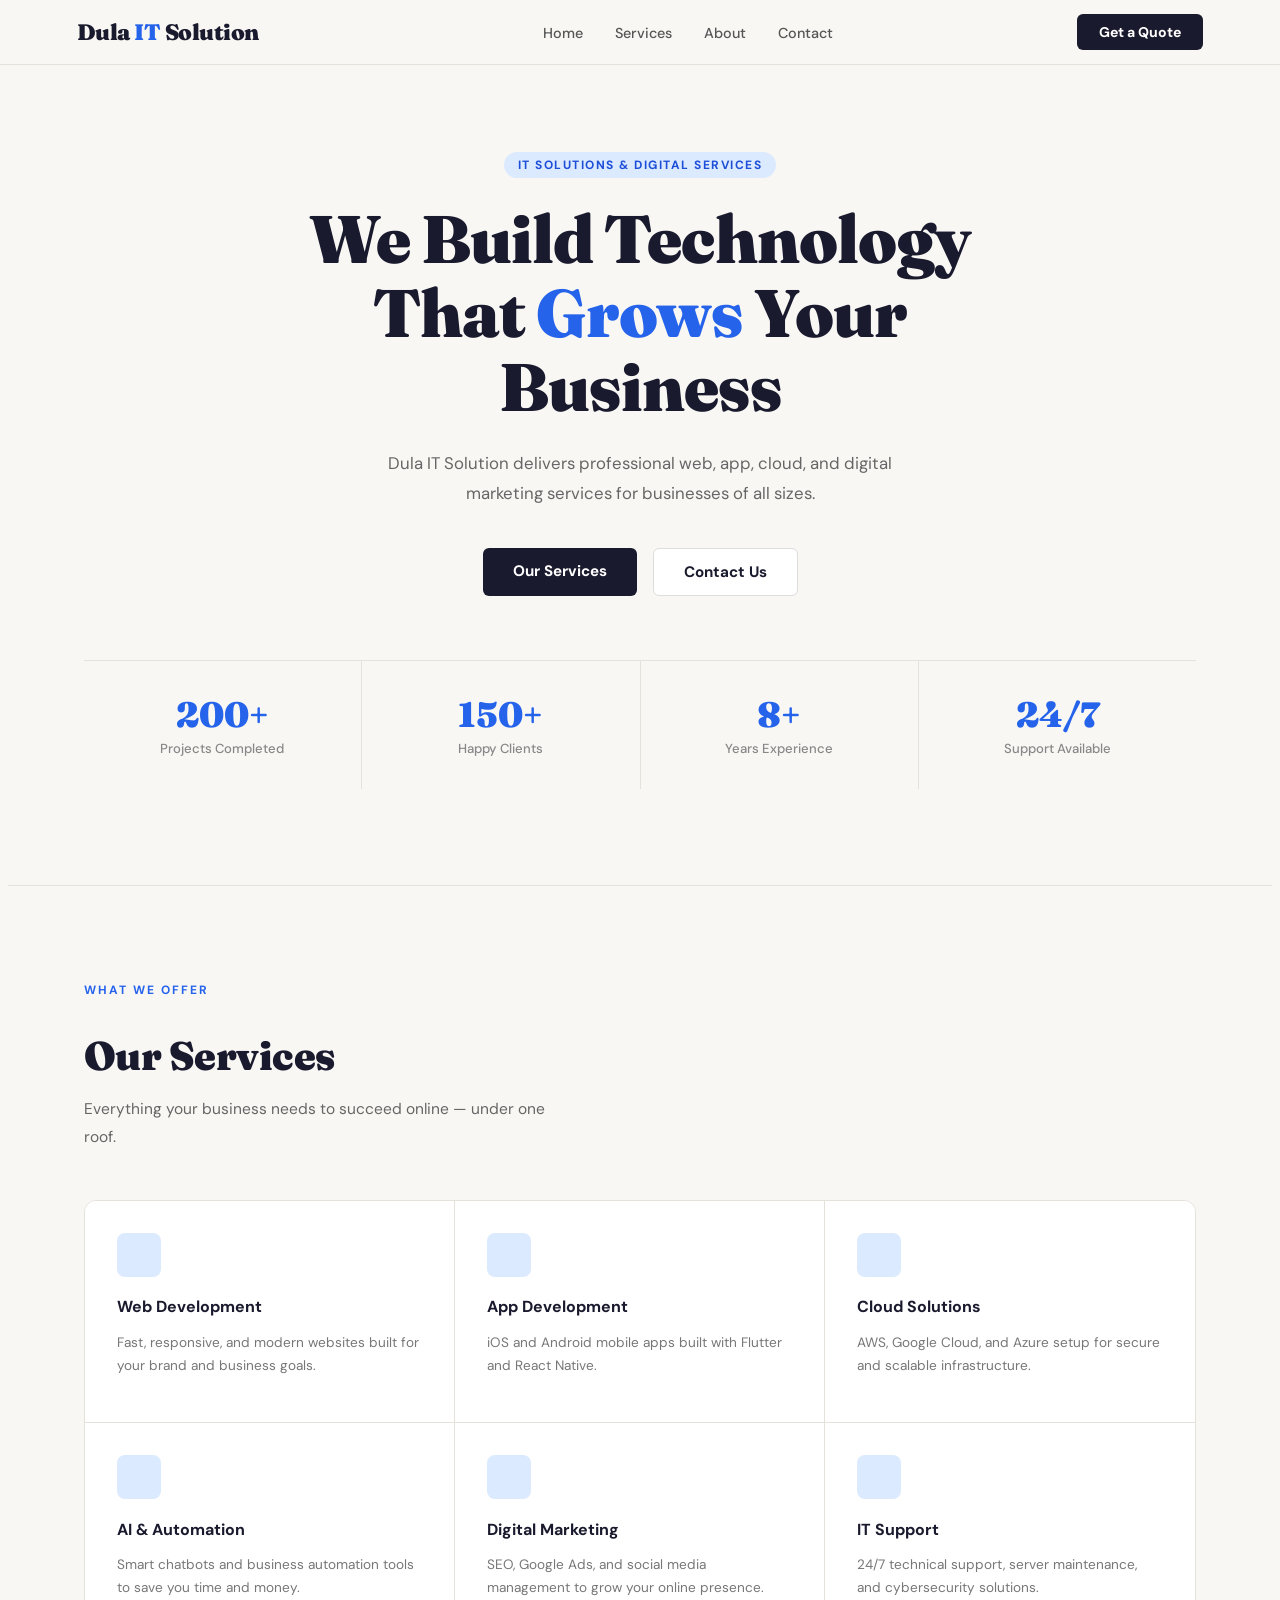
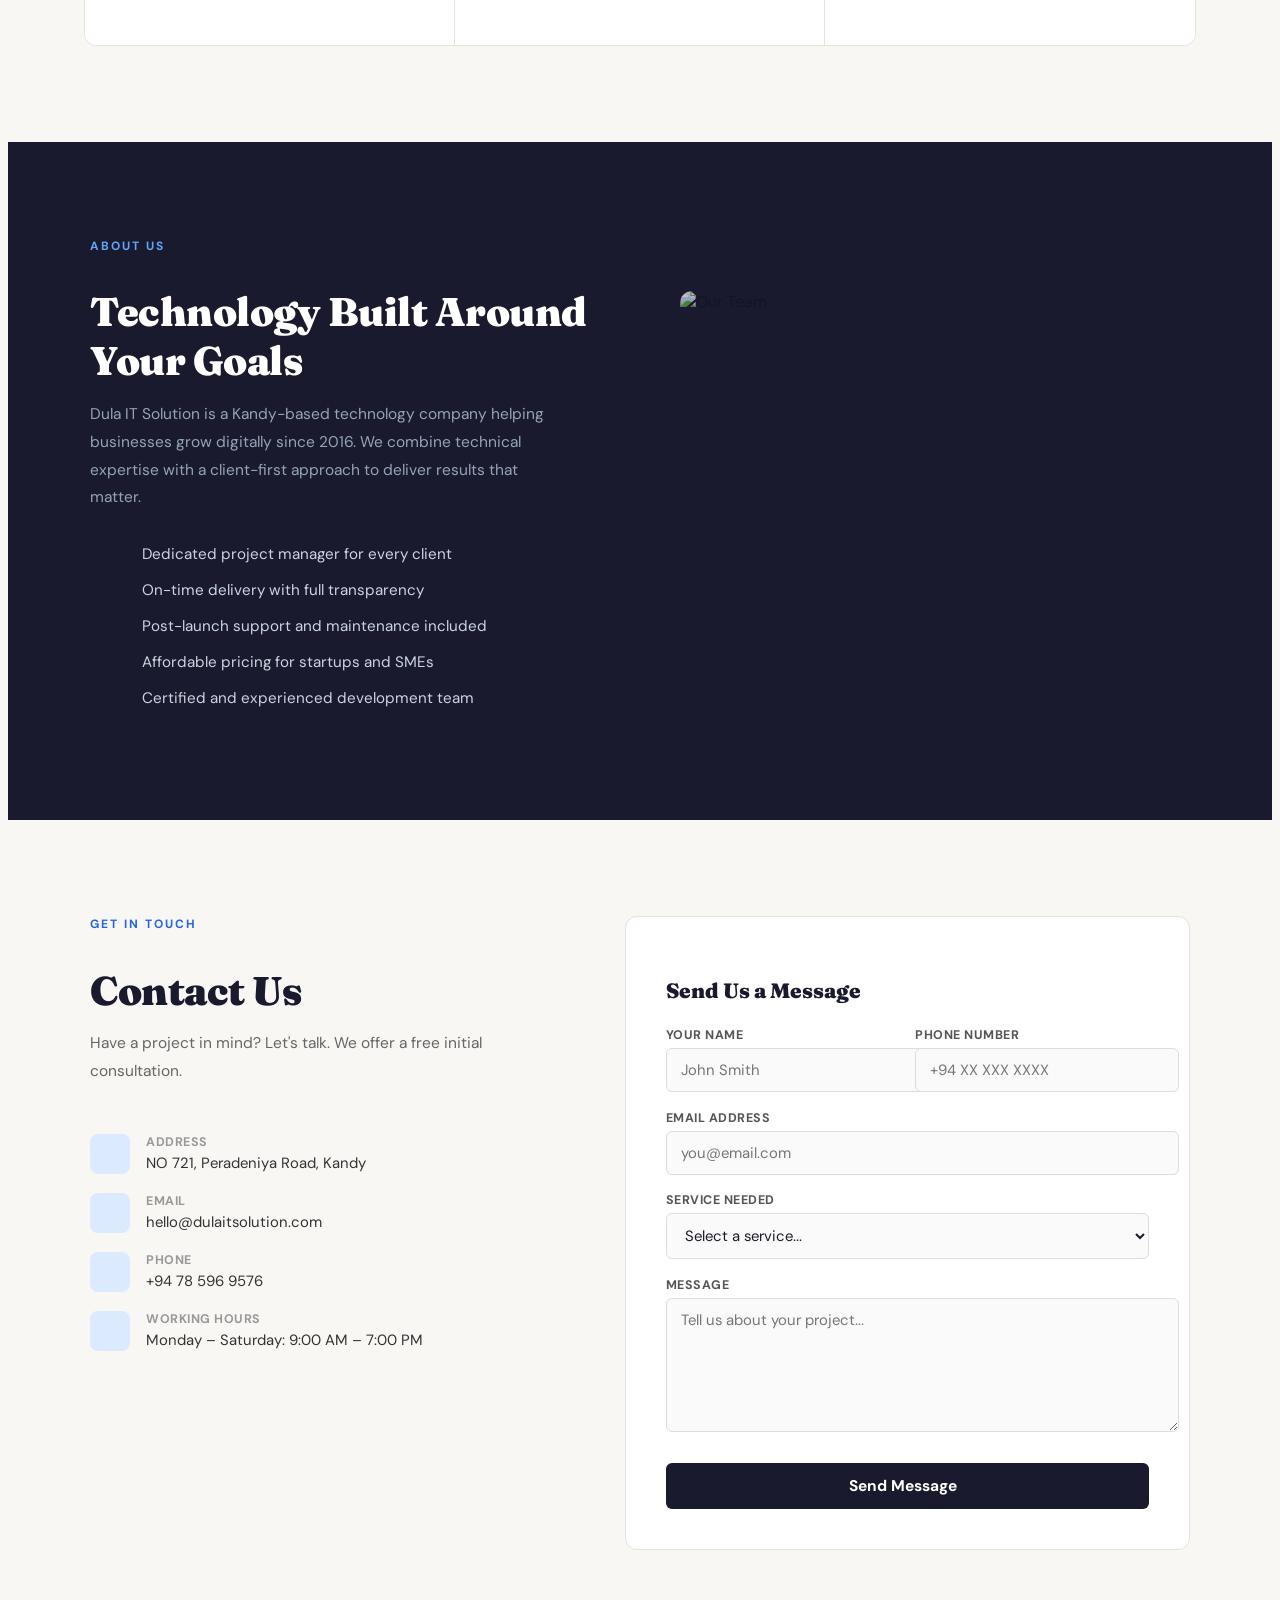
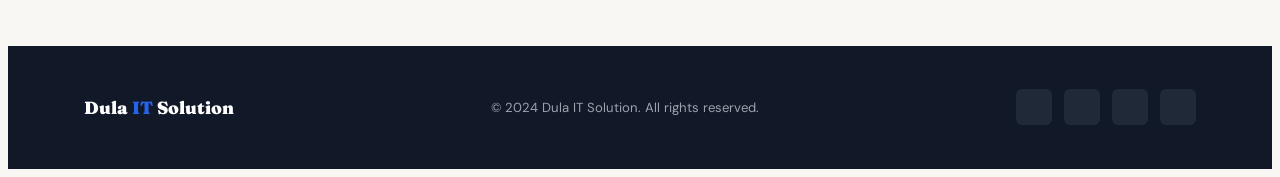
==== index.html @ 564d5c5d "dula it htis is my ow page" ====
<!DOCTYPE html>
<html lang="en">
<head>
    <meta charset="UTF-8">
    <meta name="viewport" content="width=device-width, initial-scale=1.0">
    <title>Dula IT Solution</title>
    <link href="https://fonts.googleapis.com/css2?family=DM+Sans:wght@400;500;700&family=Fraunces:wght@700;900&display=swap" rel="stylesheet">
    <link rel="stylesheet" href="styles.css">

</head>
<body>

<!-- NAV -->
<nav>
    <div class="logo">Dula <span>IT</span> Solution</div>
    <ul class="nav-links">
        <li><a href="#home">Home</a></li>
        <li><a href="#services">Services</a></li>
        <li><a href="#about">About</a></li>
        <li><a href="#contact">Contact</a></li>
    </ul>
    <a href="#contact" class="nav-btn">Get a Quote</a>
    <button class="hamburger" id="hamburger"><i class="fas fa-bars"></i></button>
</nav>

<div class="mobile-menu" id="mobileMenu">
    <a href="#home" onclick="closeMobile()">Home</a>
    <a href="#services" onclick="closeMobile()">Services</a>
    <a href="#about" onclick="closeMobile()">About</a>
    <a href="#contact" onclick="closeMobile()">Contact</a>
</div>

<!-- HERO -->
<section id="home" class="hero">
    <div class="hero-tag">IT Solutions &amp; Digital Services</div>
    <h1>We Build Technology That <span>Grows</span> Your Business</h1>
    <p>Dula IT Solution delivers professional web, app, cloud, and digital marketing services for businesses of all sizes.</p>
    <div class="hero-btns">
        <a href="#services" class="btn-dark">Our Services</a>
        <a href="#contact" class="btn-light">Contact Us</a>
    </div>
    <div class="stats">
        <div class="stat"><div class="number">200+</div><div class="label">Projects Completed</div></div>
        <div class="stat"><div class="number">150+</div><div class="label">Happy Clients</div></div>
        <div class="stat"><div class="number">8+</div><div class="label">Years Experience</div></div>
        <div class="stat"><div class="number">24/7</div><div class="label">Support Available</div></div>
    </div>
</section>

<!-- SERVICES -->
<section id="services">
    <div class="section-label">What We Offer</div>
    <h2 class="section-title">Our Services</h2>
    <p class="section-sub">Everything your business needs to succeed online — under one roof.</p>
    <div class="services-grid">
        <div class="service-item">
            <div class="service-icon"><i class="fas fa-code"></i></div>
            <h3>Web Development</h3>
            <p>Fast, responsive, and modern websites built for your brand and business goals.</p>
        </div>
        <div class="service-item">
            <div class="service-icon"><i class="fas fa-mobile-alt"></i></div>
            <h3>App Development</h3>
            <p>iOS and Android mobile apps built with Flutter and React Native.</p>
        </div>
        <div class="service-item">
            <div class="service-icon"><i class="fas fa-cloud"></i></div>
            <h3>Cloud Solutions</h3>
            <p>AWS, Google Cloud, and Azure setup for secure and scalable infrastructure.</p>
        </div>
        <div class="service-item">
            <div class="service-icon"><i class="fas fa-robot"></i></div>
            <h3>AI &amp; Automation</h3>
            <p>Smart chatbots and business automation tools to save you time and money.</p>
        </div>
        <div class="service-item">
            <div class="service-icon"><i class="fas fa-chart-line"></i></div>
            <h3>Digital Marketing</h3>
            <p>SEO, Google Ads, and social media management to grow your online presence.</p>
        </div>
        <div class="service-item">
            <div class="service-icon"><i class="fas fa-shield-alt"></i></div>
            <h3>IT Support</h3>
            <p>24/7 technical support, server maintenance, and cybersecurity solutions.</p>
        </div>
    </div>
</section>

<!-- ABOUT -->
<section id="about">
    <div class="about-grid">
        <div>
            <div class="section-label">About Us</div>
            <h2 class="section-title" style="color:#fff;">Technology Built Around Your Goals</h2>
            <p class="section-sub">Dula IT Solution is a Kandy-based technology company helping businesses grow digitally since 2016. We combine technical expertise with a client-first approach to deliver results that matter.</p>
            <ul class="about-list">
                <li><i class="fas fa-check"></i> Dedicated project manager for every client</li>
                <li><i class="fas fa-check"></i> On-time delivery with full transparency</li>
                <li><i class="fas fa-check"></i> Post-launch support and maintenance included</li>
                <li><i class="fas fa-check"></i> Affordable pricing for startups and SMEs</li>
                <li><i class="fas fa-check"></i> Certified and experienced development team</li>
            </ul>
        </div>
        <img class="about-img" src="https://images.unsplash.com/photo-1522071820081-009f0129c71c?auto=format&fit=crop&w=800&q=80" alt="Our Team">
    </div>
</section>

<!-- CONTACT -->
<section id="contact">
    <div class="contact-wrap">
        <div>
            <div class="section-label">Get In Touch</div>
            <h2 class="section-title">Contact Us</h2>
            <p class="section-sub">Have a project in mind? Let's talk. We offer a free initial consultation.</p>
            <div class="contact-info-items">
                <div class="c-item">
                    <div class="c-icon"><i class="fas fa-map-marker-alt"></i></div>
                    <div><strong>Address</strong><span>NO 721, Peradeniya Road, Kandy</span></div>
                </div>
                <div class="c-item">
                    <div class="c-icon"><i class="fas fa-envelope"></i></div>
                    <div><strong>Email</strong><span>hello@dulaitsolution.com</span></div>
                </div>
                <div class="c-item">
                    <div class="c-icon"><i class="fas fa-phone"></i></div>
                    <div><strong>Phone</strong><span>+94 78 596 9576</span></div>
                </div>
                <div class="c-item">
                    <div class="c-icon"><i class="fas fa-clock"></i></div>
                    <div><strong>Working Hours</strong><span>Monday – Saturday: 9:00 AM – 7:00 PM</span></div>
                </div>
            </div>
        </div>

        <div class="form-box">
            <h3>Send Us a Message</h3>
            <form id="contactForm">
                <div class="fg-row">
                    <div class="fg">
                        <label>Your Name</label>
                        <input type="text" placeholder="John Smith" required>
                    </div>
                    <div class="fg">
                        <label>Phone Number</label>
                        <input type="tel" placeholder="+94 XX XXX XXXX">
                    </div>
                </div>
                <div class="fg">
                    <label>Email Address</label>
                    <input type="email" placeholder="you@email.com" required>
                </div>
                <div class="fg">
                    <label>Service Needed</label>
                    <select>
                        <option value="">Select a service...</option>
                        <option>Web Development</option>
                        <option>App Development</option>
                        <option>Cloud Solutions</option>
                        <option>AI &amp; Automation</option>
                        <option>Digital Marketing</option>
                        <option>IT Support</option>
                        <option>Other</option>
                    </select>
                </div>
                <div class="fg">
                    <label>Message</label>
                    <textarea placeholder="Tell us about your project..."></textarea>
                </div>
                <button type="submit" class="btn-submit">Send Message &nbsp;<i class="fas fa-paper-plane"></i></button>
            </form>
            <div class="success-msg" id="successMsg">
                <i class="fas fa-check-circle" style="margin-right:8px;"></i>
                Message sent! We will get back to you shortly.
            </div>
        </div>
    </div>
</section>

<!-- FOOTER -->
<footer>
    <div class="footer-logo">Dula <span>IT</span> Solution</div>
    <p>© 2024 Dula IT Solution. All rights reserved.</p>
    <div class="socials">
        <a href="#" aria-label="Facebook"><i class="fab fa-facebook-f"></i></a>
        <a href="#" aria-label="Twitter"><i class="fab fa-twitter"></i></a>
        <a href="#" aria-label="LinkedIn"><i class="fab fa-linkedin-in"></i></a>
        <a href="#" aria-label="Instagram"><i class="fab fa-instagram"></i></a>
    </div>
</footer>

<script>
    const hamburger = document.getElementById('hamburger');
    const mobileMenu = document.getElementById('mobileMenu');

    hamburger.addEventListener('click', () => {
        mobileMenu.classList.toggle('open');
        hamburger.querySelector('i').className = mobileMenu.classList.contains('open') ? 'fas fa-times' : 'fas fa-bars';
    });

    function closeMobile() {
        mobileMenu.classList.remove('open');
        hamburger.querySelector('i').className = 'fas fa-bars';
    }

    document.getElementById('contactForm').addEventListener('submit', function(e) {
        e.preventDefault();
        this.style.display = 'none';
        document.getElementById('successMsg').style.display = 'block';
        setTimeout(() => {
            document.getElementById('successMsg').style.display = 'none';
            this.style.display = 'block';
            this.reset();
        }, 5000);
    });
</script>
</body>
</html>
---- styles.css ----
html { scroll-behavior: smooth; }

body {
    font-family: 'DM Sans', sans-serif;
    background: #f8f7f4;
    color: #1a1a2e;
}

/* NAV */
nav {
    position: fixed; top: 0; left: 0; right: 0; z-index: 100;
    background: #f8f7f4;
    border-bottom: 1px solid #e5e2db;
    display: flex; align-items: center; justify-content: space-between;
    padding: 0 6%; height: 64px;
}
.logo {
    font-family: 'Fraunces', serif;
    font-size: 1.4rem; font-weight: 900;
    color: #1a1a2e; letter-spacing: -0.5px;
}
.logo span { color: #2563eb; }
.nav-links { display: flex; gap: 2rem; list-style: none; }
.nav-links a {
    color: #555; text-decoration: none;
    font-size: 0.9rem; font-weight: 500; transition: color 0.2s;
}
.nav-links a:hover { color: #2563eb; }
.nav-btn {
    background: #1a1a2e; color: #fff;
    padding: 9px 22px; border-radius: 6px;
    text-decoration: none; font-size: 0.88rem; font-weight: 700;
    transition: background 0.2s;
}
.nav-btn:hover { background: #2563eb; }

.hamburger { display: none; background: none; border: none; cursor: pointer; font-size: 1.4rem; color: #1a1a2e; }
.mobile-menu {
    display: none; position: fixed;
    top: 64px; left: 0; right: 0;
    background: #f8f7f4; border-bottom: 1px solid #e5e2db;
    padding: 1.2rem 6%; flex-direction: column; gap: 1rem; z-index: 99;
}
.mobile-menu.open { display: flex; }
.mobile-menu a { color: #333; text-decoration: none; font-weight: 500; font-size: 0.95rem; }

 /* HERO */
.hero {
    padding: 9rem 6% 6rem;
    text-align: center;
    border-bottom: 1px solid #e5e2db;
}
.hero-tag {
    display: inline-block;
    background: #dbeafe; color: #1d4ed8;
    font-size: 0.75rem; font-weight: 700;
    letter-spacing: 1.5px; text-transform: uppercase;
    padding: 5px 14px; border-radius: 20px; margin-bottom: 1.5rem;
}
.hero h1 {
    font-family: 'Fraunces', serif;
    font-size: clamp(2.4rem, 6vw, 4.2rem);
    font-weight: 900; line-height: 1.1; letter-spacing: -1px;
    max-width: 700px; margin: 0 auto 1.5rem;
}
.hero h1 span { color: #2563eb; }
.hero p {
    color: #666; font-size: 1.05rem; line-height: 1.8;
    max-width: 520px; margin: 0 auto 2.5rem;
}
.hero-btns { display: flex; gap: 1rem; justify-content: center; flex-wrap: wrap; }
.btn-dark {
    background: #1a1a2e; color: #fff;
    padding: 13px 30px; border-radius: 6px;
    text-decoration: none; font-weight: 700; font-size: 0.95rem;
    transition: background 0.2s;
}
.btn-dark:hover { background: #2563eb; }
.btn-light {
    background: #fff; color: #1a1a2e;
    padding: 13px 30px; border-radius: 6px;
    text-decoration: none; font-weight: 700; font-size: 0.95rem;
    border: 1px solid #ddd; transition: border-color 0.2s, color 0.2s;
}
.btn-light:hover { border-color: #2563eb; color: #2563eb; }

 /* STATS */
.stats {
    display: flex; justify-content: center; flex-wrap: wrap;
    border-top: 1px solid #e5e2db; margin-top: 4rem;
}
.stat {
    flex: 1; min-width: 150px;
    padding: 2rem 1rem; text-align: center;
    border-right: 1px solid #e5e2db;
}
.stat:last-child { border-right: none; }
.stat .number {
    font-family: 'Fraunces', serif;
    font-size: 2.2rem; font-weight: 900; color: #2563eb;
}
.stat .label { font-size: 0.82rem; color: #888; margin-top: 4px; font-weight: 500; }

/* SECTION COMMON */
section { padding: 6rem 6%; }
.section-label {
    font-size: 0.75rem; font-weight: 700;
    letter-spacing: 2px; text-transform: uppercase;
    color: #2563eb; margin-bottom: 0.75rem;
}
.section-title {
    font-family: 'Fraunces', serif;
    font-size: clamp(1.8rem, 4vw, 2.5rem);
    font-weight: 900; letter-spacing: -0.5px; margin-bottom: 0.75rem;
}
.section-sub {
    color: #666; font-size: 0.97rem; line-height: 1.8;
    max-width: 480px; margin-bottom: 3rem;
}

/* SERVICES */
#services { background: #f8f7f4; }
.services-grid {
    display: grid; grid-template-columns: repeat(3, 1fr);
    border: 1px solid #e5e2db; border-radius: 12px; overflow: hidden;
}
.service-item {
    padding: 2rem;
    border-right: 1px solid #e5e2db;
    border-bottom: 1px solid #e5e2db;
    background: #fff; transition: background 0.2s;
}
.service-item:hover { background: #eff6ff; }
.service-item:nth-child(3n) { border-right: none; }
.service-item:nth-child(4),
.service-item:nth-child(5),
.service-item:nth-child(6) { border-bottom: none; }
.service-icon {
    width: 44px; height: 44px;
    background: #dbeafe; border-radius: 8px;
    display: flex; align-items: center; justify-content: center;
    font-size: 1.1rem; color: #2563eb; margin-bottom: 1.2rem;
}
.service-item h3 { font-size: 1rem; font-weight: 700; margin-bottom: 0.5rem; }
.service-item p { color: #777; font-size: 0.85rem; line-height: 1.7; }

/* ABOUT */
#about { background: #1a1a2e; }
.about-grid {
    display: grid; grid-template-columns: 1fr 1fr;
    gap: 5rem; align-items: center; max-width: 1100px; margin: 0 auto;
}
#about .section-label { color: #60a5fa; }
#about .section-title { color: #fff; }
#about .section-sub { color: #94a3b8; margin-bottom: 2rem; }
.about-list { list-style: none; display: flex; flex-direction: column; gap: 1rem; }
.about-list li {
    display: flex; align-items: center; gap: 12px;
    font-size: 0.95rem; color: #cbd5e1;
}
.about-list li i { color: #60a5fa; }
.about-img {
    width: 100%; height: 380px;
    object-fit: cover; border-radius: 12px; filter: brightness(0.75);
}

/* CONTACT */
#contact { background: #f8f7f4; }
.contact-wrap {
    max-width: 1100px; margin: 0 auto;
    display: grid; grid-template-columns: 1fr 1.2fr; gap: 4rem; align-items: start;
}
.contact-info-items { margin-top: 2rem; display: flex; flex-direction: column; gap: 1.2rem; }
.c-item { display: flex; align-items: flex-start; gap: 1rem; }
.c-icon {
    width: 40px; height: 40px; background: #dbeafe; border-radius: 8px;
    display: flex; align-items: center; justify-content: center;
    color: #2563eb; font-size: 0.9rem; flex-shrink: 0;
}
.c-item strong { display: block; font-size: 0.78rem; color: #999; text-transform: uppercase; letter-spacing: 0.5px; margin-bottom: 2px; }
.c-item span { font-size: 0.93rem; color: #333; }

.form-box {
    background: #fff; border: 1px solid #e5e2db;
    border-radius: 12px; padding: 2.5rem;
}
.form-box h3 { font-family: 'Fraunces', serif; font-size: 1.3rem; font-weight: 900; margin-bottom: 1.5rem; }.fg { margin-bottom: 1.1rem; }
.fg label { display: block; font-size: 0.78rem; font-weight: 700; color: #555; letter-spacing: 0.5px; text-transform: uppercase; margin-bottom: 5px; }
.fg input, .fg textarea, .fg select {
    width: 100%; padding: 11px 14px;
    border: 1px solid #ddd; border-radius: 6px;
    font-family: 'DM Sans', sans-serif; font-size: 0.93rem;
    color: #1a1a2e; background: #fafafa;
    outline: none; transition: border-color 0.2s;
}
.fg input:focus, .fg textarea:focus, .fg select:focus { border-color: #2563eb; background: #fff; }
.fg textarea { resize: vertical; min-height: 110px; }
.fg-row { display: grid; grid-template-columns: 1fr 1fr; gap: 1rem; }
.btn-submit {
    width: 100%; background: #1a1a2e; color: #fff;
    border: none; padding: 13px; border-radius: 6px;
    font-family: 'DM Sans', sans-serif; font-size: 0.97rem; font-weight: 700;
    cursor: pointer; transition: background 0.2s; margin-top: 0.5rem;
}
.btn-submit:hover { background: #2563eb; }
.success-msg {
    display: none; text-align: center; padding: 1.2rem;
    background: #f0fdf4; border: 1px solid #bbf7d0;
    border-radius: 8px; color: #16a34a;
    font-weight: 600; font-size: 0.95rem; margin-top: 1rem;
}

/* FOOTER */
footer {
    background: #111827; color: #9ca3af;
    padding: 2.5rem 6%;
    display: flex; justify-content: space-between;
    align-items: center; flex-wrap: wrap; gap: 1rem;
}
.footer-logo { font-family: 'Fraunces', serif; font-size: 1.1rem; font-weight: 900; color: #fff; }
.footer-logo span { color: #2563eb; }
footer p { font-size: 0.82rem; }
.socials { display: flex; gap: 0.75rem; }
.socials a {
    width: 36px; height: 36px; background: #1f2937;
    border-radius: 6px; display: flex; align-items: center; justify-content: center;
    color: #9ca3af; text-decoration: none; font-size: 0.85rem;
    transition: color 0.2s, background 0.2s;
}
.socials a:hover { color: #fff; background: #2563eb; }

/* RESPONSIVE */
@media (max-width: 850px) {
    .nav-links, .nav-btn { display: none; }
    .hamburger { display: block; }
    .services-grid { grid-template-columns: 1fr 1fr; }
    .service-item:nth-child(3n) { border-right: 1px solid #e5e2db; }
    .service-item:nth-child(2n) { border-right: none; }
    .service-item:nth-child(5), .service-item:nth-child(6) { border-bottom: none; }
    .service-item:nth-child(3) { border-bottom: 1px solid #e5e2db; }
    .about-grid, .contact-wrap { grid-template-columns: 1fr; gap: 2.5rem; }
    .about-img { height: 260px; }
    .fg-row { grid-template-columns: 1fr; }
}
@media (max-width: 550px) {
    .services-grid { grid-template-columns: 1fr; }
    .service-item { border-right: none !important; border-bottom: 1px solid #e5e2db !important; }
    .service-item:last-child { border-bottom: none !important; }
    footer { flex-direction: column; text-align: center; }
}
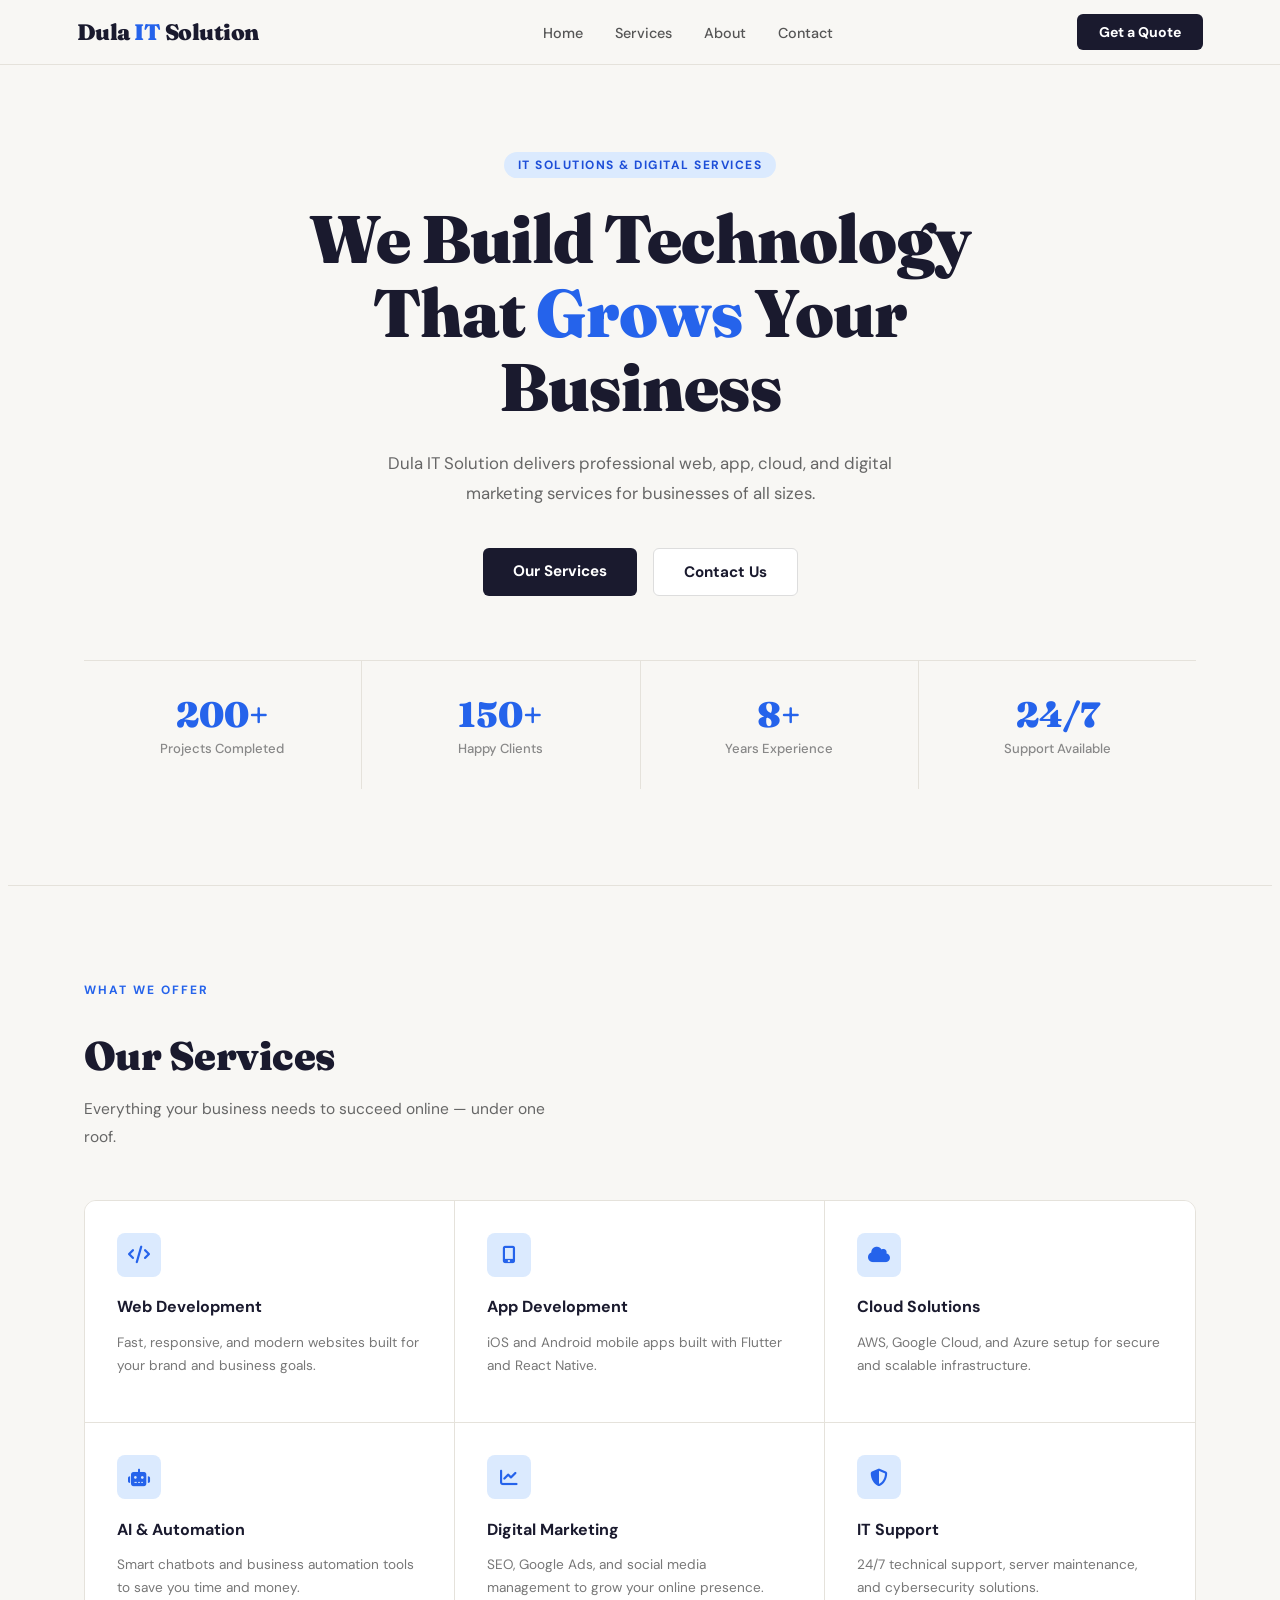
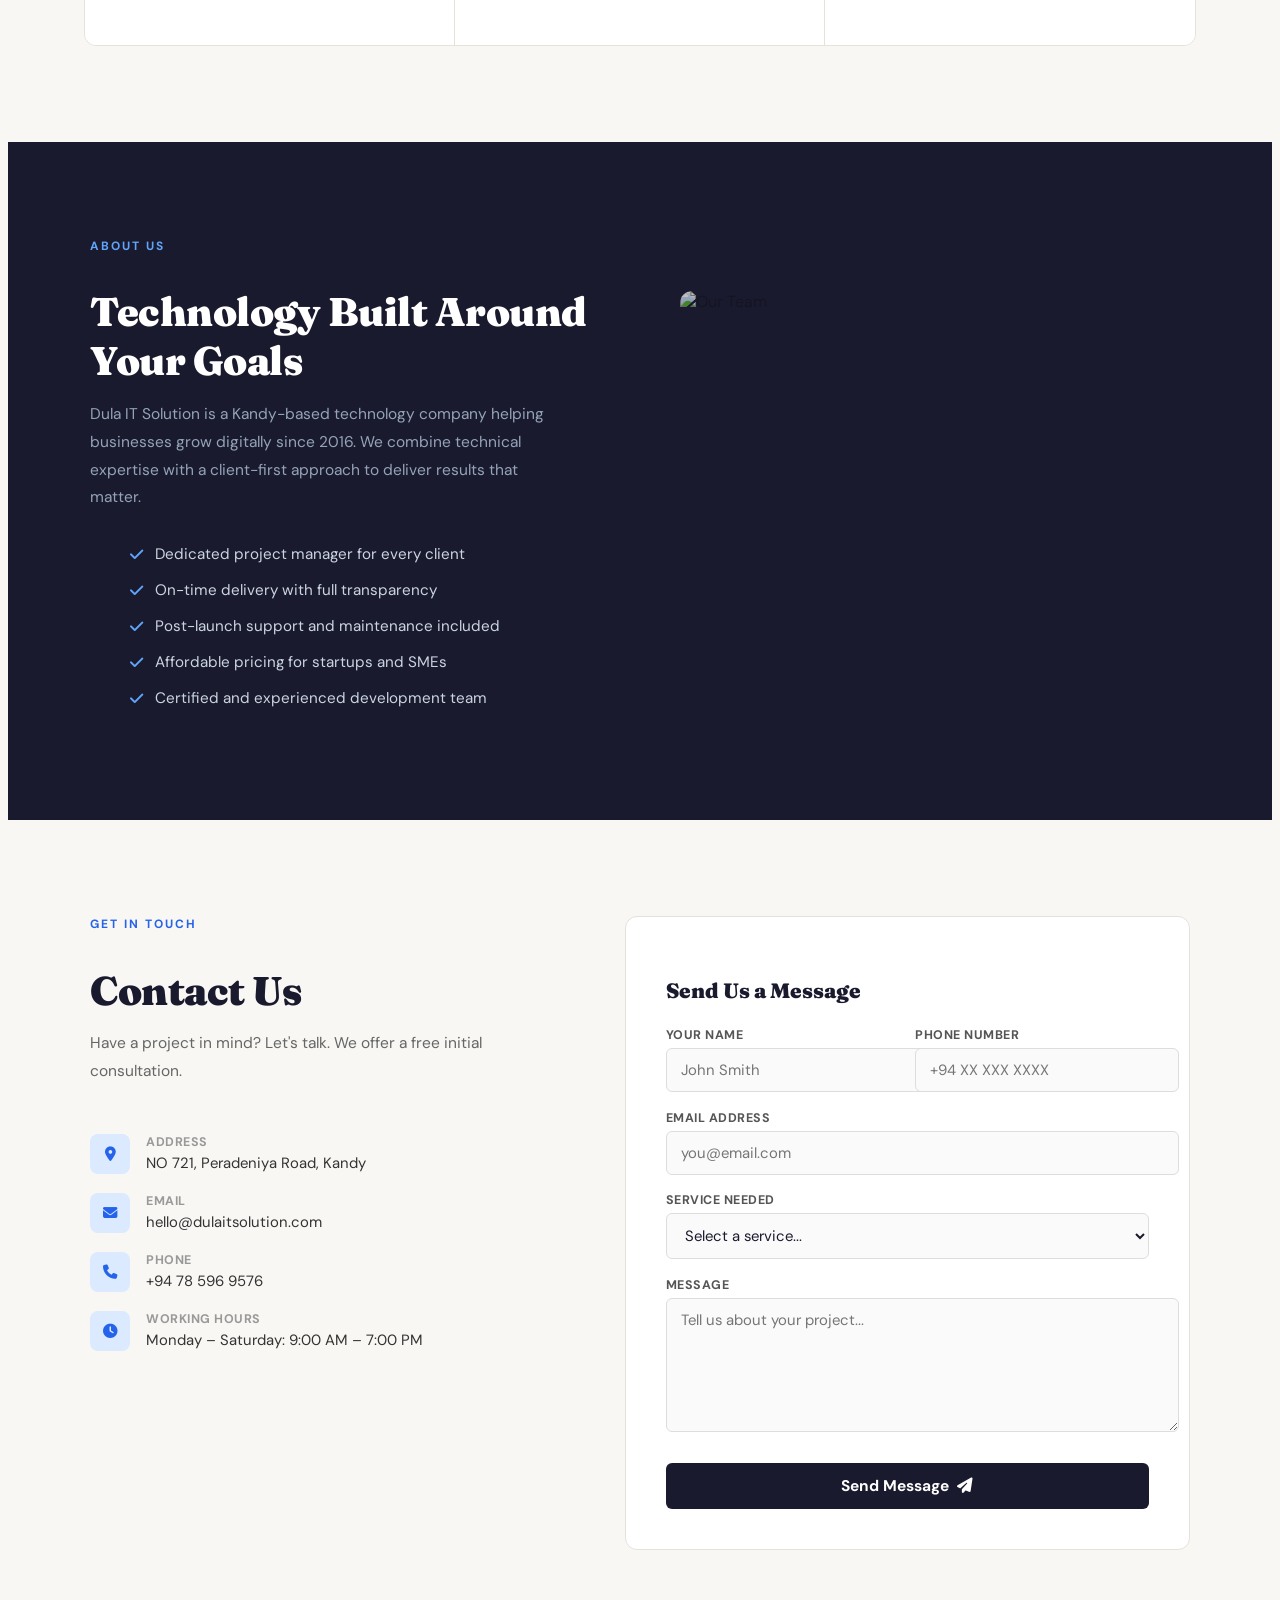
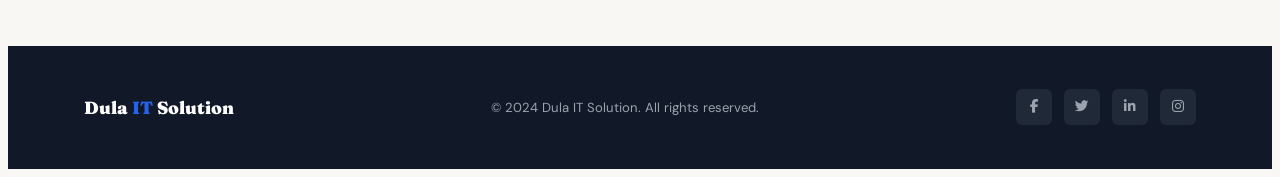
==== commit 15967c20: "Update index.html" ====
--- a/index.html
+++ b/index.html
@@ -5,6 +5,7 @@
     <meta name="viewport" content="width=device-width, initial-scale=1.0">
     <title>Dula IT Solution</title>
     <link href="https://fonts.googleapis.com/css2?family=DM+Sans:wght@400;500;700&family=Fraunces:wght@700;900&display=swap" rel="stylesheet">
+    <link rel="stylesheet" href="https://cdnjs.cloudflare.com/ajax/libs/font-awesome/6.4.0/css/all.min.css">
     <link rel="stylesheet" href="styles.css">
 
 </head>
@@ -214,4 +215,4 @@
     });
 </script>
 </body>
-</html>+</html>
